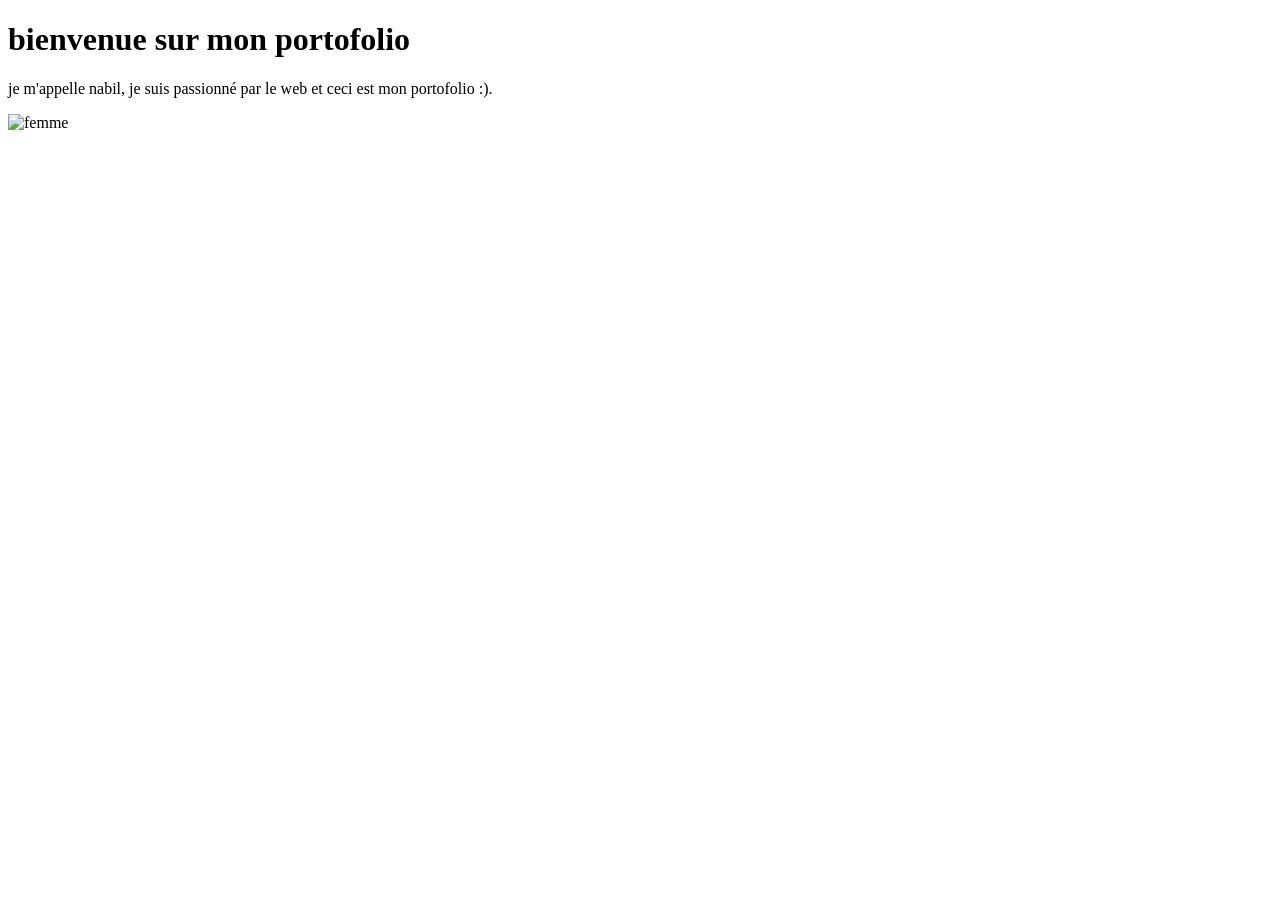
==== index.HTML @ 02f2b8e1 "initialisation du projet" ====
<!DOCTYPE html>
<html lang="en">
<head>
    <meta charset="UTF-8">
    <meta name="viewport" content="width=device-width, initial-scale=1.0">
    <title>Mon portofolio</title>
</head>
<body>
<h1>bienvenue sur mon portofolio</h1>
<p>
     je m'appelle nabil, je suis passionné par le web
    et ceci est mon portofolio :).
</p> 
<img src="images/femme.jpg" alt="femme">
</body>
</html>
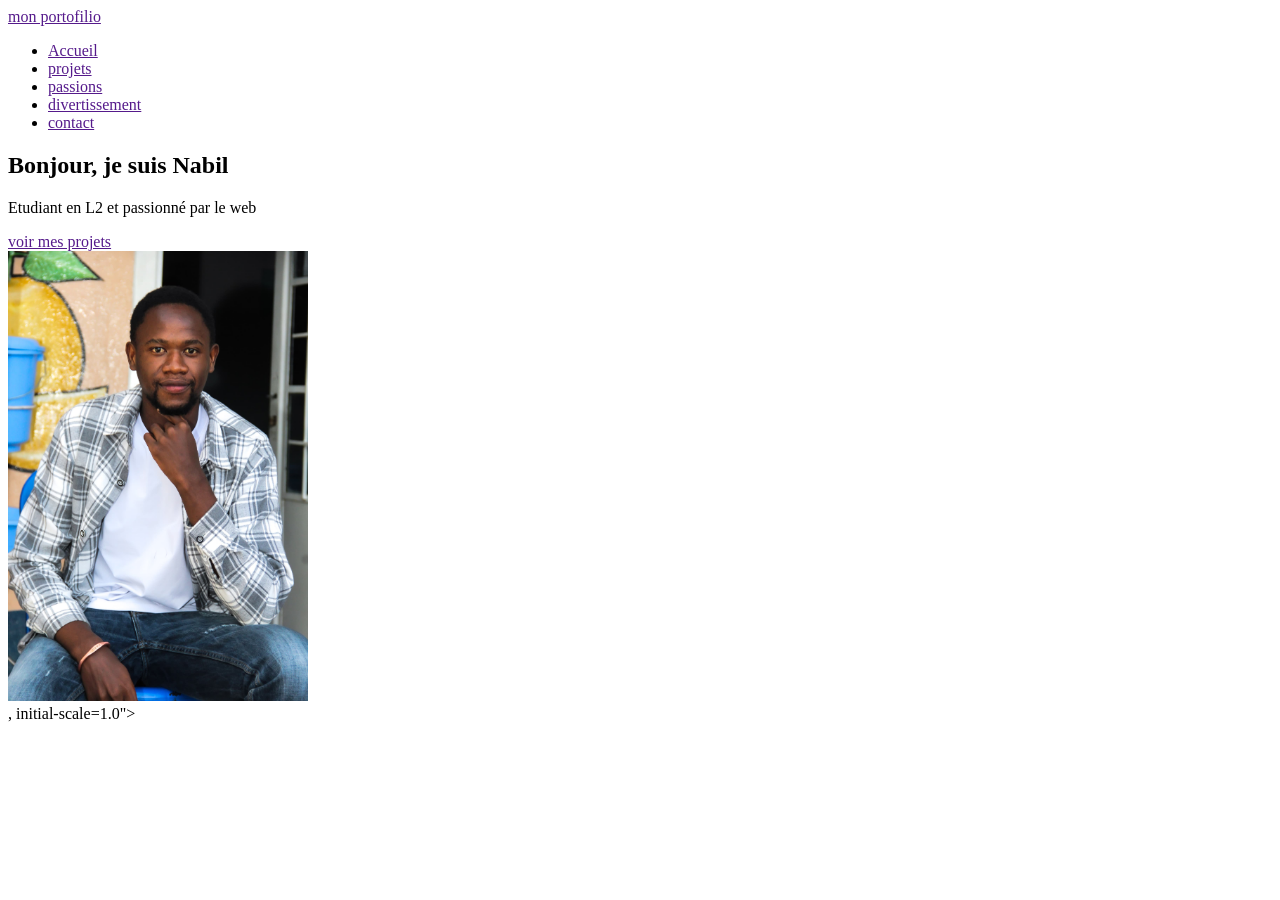
==== commit cdd24b63: "création du header et de la section hero" ====
--- a/index.HTML
+++ b/index.HTML
@@ -2,15 +2,46 @@
 <html lang="en">
 <head>
     <meta charset="UTF-8">
-    <meta name="viewport" content="width=device-width, initial-scale=1.0">
-    <title>Mon portofolio</title>
+    <meta name="viewport" content="width=<!DOCTYPE html>
+<html lang="en">
+<head>
+<body>
+    <header>
+        <div>
+            <a href="">mon portofilio</a>
+        </div>
+        <nav>
+            <ul>
+                <li><a href="">Accueil</a></li>
+                <li><a href="">projets</a></li>
+                <li><a href="">passions</a></li>
+                <li><a href="">divertissement</a></li>
+                <li><a href="">contact</a></li>
+               
+            </ul>
+        </nav>
+    </header>
+    <main>
+        <section>
+            <div>
+                <h1>Bonjour, je suis Nabil</h1>
+                <p>Etudiant en L2 et passionné par le web</p>
+                <a href="">voir mes projets</a>
+            </div>
+            <div>
+                <img src="images/Nabil.jpg" alt="Nabil artiste" width="300">
+            </div>
+        </section>
+        <section></section>
+        <section></section>
+    </main>
+    <footer></footer>
+</body>
+</html>
+, initial-scale=1.0">
+    <title>Document</title>
 </head>
 <body>
-<h1>bienvenue sur mon portofolio</h1>
-<p>
-     je m'appelle nabil, je suis passionné par le web
-    et ceci est mon portofolio :).
-</p> 
-<img src="images/femme.jpg" alt="femme">
+    
 </body>
 </html>
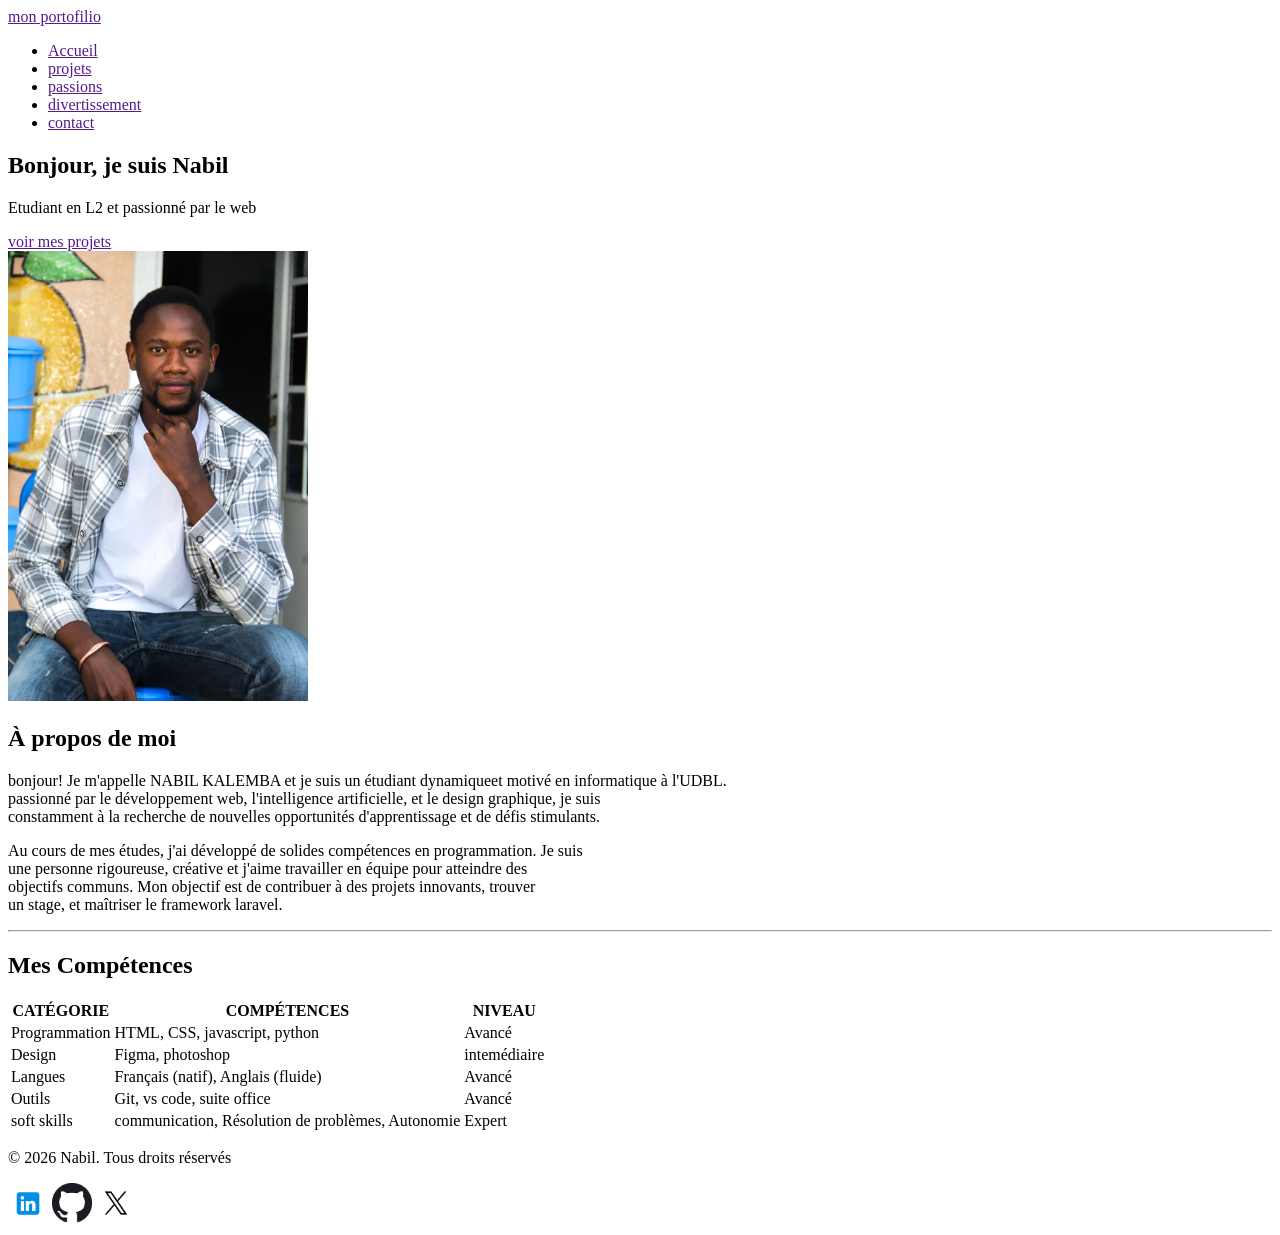
==== commit e1b6bae4: "crétion du header et de la section tableaux" ====
--- a/index.HTML
+++ b/index.HTML
@@ -32,16 +32,69 @@
                 <img src="images/Nabil.jpg" alt="Nabil artiste" width="300">
             </div>
         </section>
-        <section></section>
-        <section></section>
+        <section>
+            <h2>À propos de moi</h2>
+            <p>
+                bonjour! Je m'appelle NABIL KALEMBA et je suis un étudiant dynamiqueet motivé en informatique à l'UDBL. <br>
+                passionné par le développement web, l'intelligence artificielle, et le design graphique, je suis <br> 
+                constamment à la recherche de nouvelles opportunités d'apprentissage et de défis stimulants.
+            </p>
+            <p>
+                Au cours de mes études, j'ai développé de solides compétences en programmation. Je suis <br>
+                une personne rigoureuse, créative et j'aime travailler en équipe pour atteindre des <br>
+                objectifs communs. Mon objectif est de contribuer à des projets innovants, trouver <br>
+                un stage, et maîtriser le framework laravel.
+            </p>
+        </section>
+        <hr>
+        <section>
+            <h2>Mes Compétences</h2>
+            <table>
+                <thead>
+                    <tr>
+                        <th>CATÉGORIE</th>
+                        <th>COMPÉTENCES</th>
+                        <th>NIVEAU</th>
+                    </tr>
+                </thead>
+                <tbody>
+                    <tr>
+                        <td>Programmation</td>
+                        <td>HTML, CSS, javascript, python</td>
+                        <td>Avancé</td>
+                    </tr>
+                    <tr>
+                        <td>Design</td>
+                        <td>Figma, photoshop</td>
+                        <td>intemédiaire</td>
+                    </tr>
+                    <tr>
+                        <td>Langues</td>
+                        <td>Français (natif), Anglais (fluide)</td>
+                        <td>Avancé</td>
+                    </tr>
+                    <tr>
+                        <td>Outils</td>
+                        <td>Git, vs code, suite office</td>
+                        <td>Avancé</td>
+                    </tr>
+                    <tr>
+                        <td>soft skills</td>
+                        <td>communication, Résolution de problèmes, Autonomie</td>
+                        <td>Expert</td>
+                    </tr>
+                </tbody>
+            </table>
+        </section>
     </main>
-    <footer></footer>
-</body>
-</html>
-, initial-scale=1.0">
-    <title>Document</title>
-</head>
-<body>
-    
+    <footer>
+        <p> © 2026 Nabil. Tous droits réservés</p>
+        <div>
+        <img src="images/linkedin.jpg" alt="linkedin" width="40">
+        <img src="images/github.jpg" alt="github" width="40">
+        <img src="images/x.jpg" alt="x" width="40">
+        </div>
+
+    </footer>
 </body>
 </html>
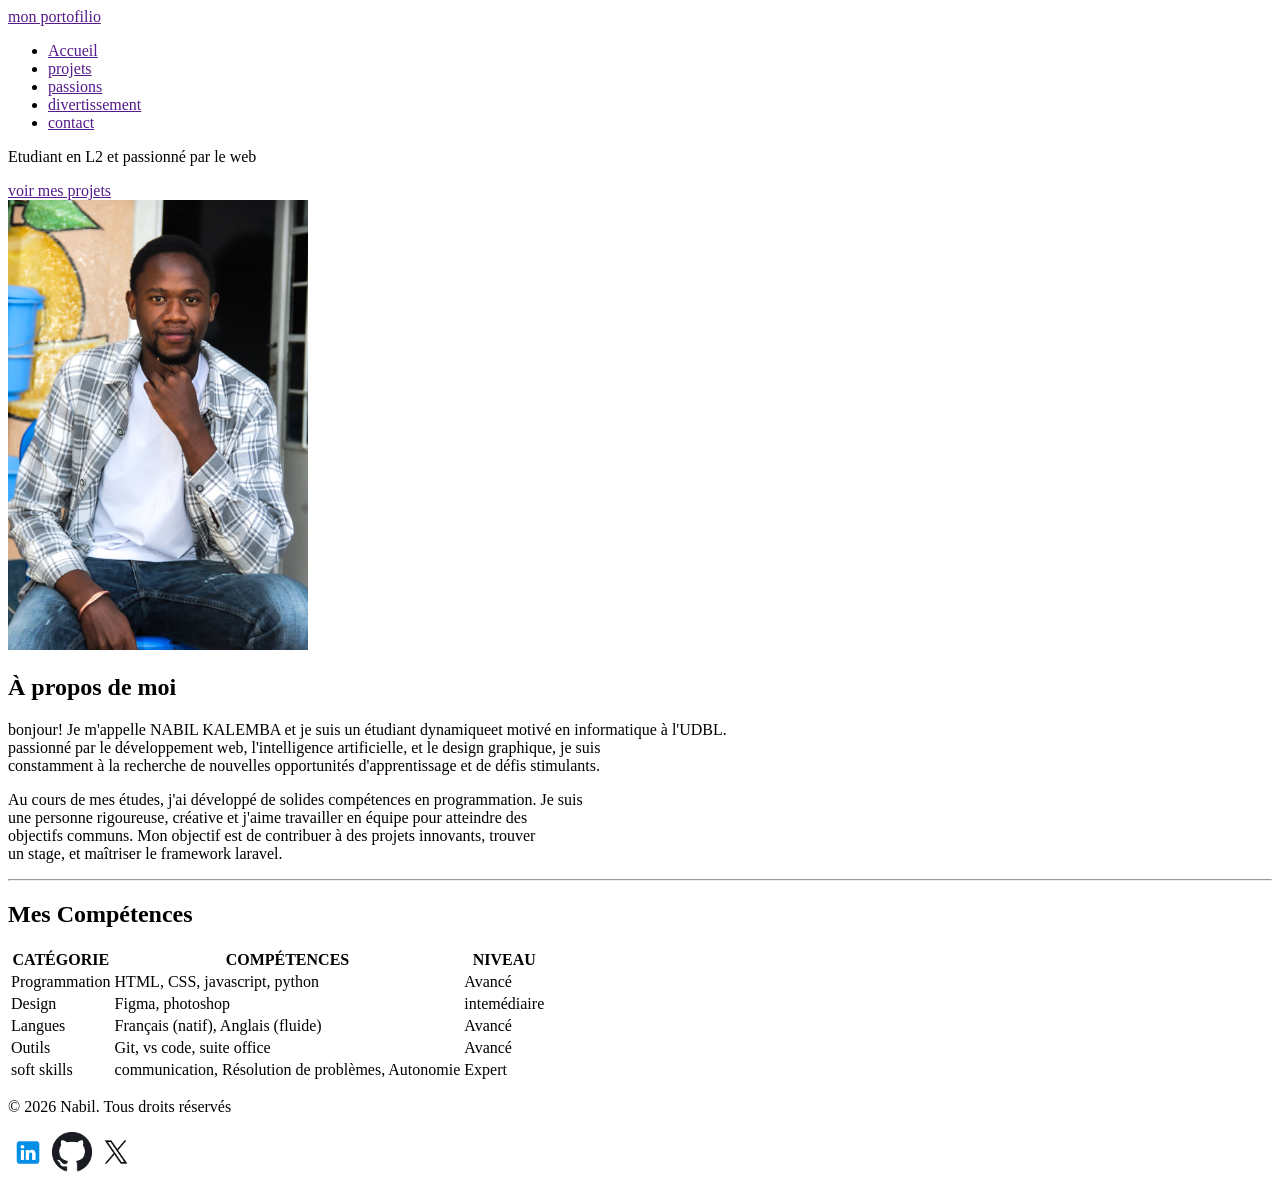
==== commit 49c25663: "Finir la maquette et initialiser le fichier destyle css" ====
--- a/index.HTML
+++ b/index.HTML
@@ -2,8 +2,9 @@
 <html lang="en">
 <head>
     <meta charset="UTF-8">
-    <meta name="viewport" content="width=<!DOCTYPE html>
-<html lang="en">
+    <meta name="viewport" content="width=, initial-scale=1.0">
+    <title>document</title>
+    <link rel="stylesheet" href="css/style.css">
 <head>
 <body>
     <header>
@@ -24,7 +25,6 @@
     <main>
         <section>
             <div>
-                <h1>Bonjour, je suis Nabil</h1>
                 <p>Etudiant en L2 et passionné par le web</p>
                 <a href="">voir mes projets</a>
             </div>
--- a/css/style.css
+++ b/css/style.css
@@ -0,0 +1,14 @@
+:root { 
+    --violet-doux: #6C63FF;
+    --violet-fonce: #534EDD;
+    --orange-vif: #FFA726;
+    --gris-tres-fonce: #333;
+    --gris-fonce: #666;
+    --gris-tres-clair: #F8F8F8;
+    --gris-clair: #EEE;
+
+}
+
+h1 {
+    color: var(--violet-fonce)
+}
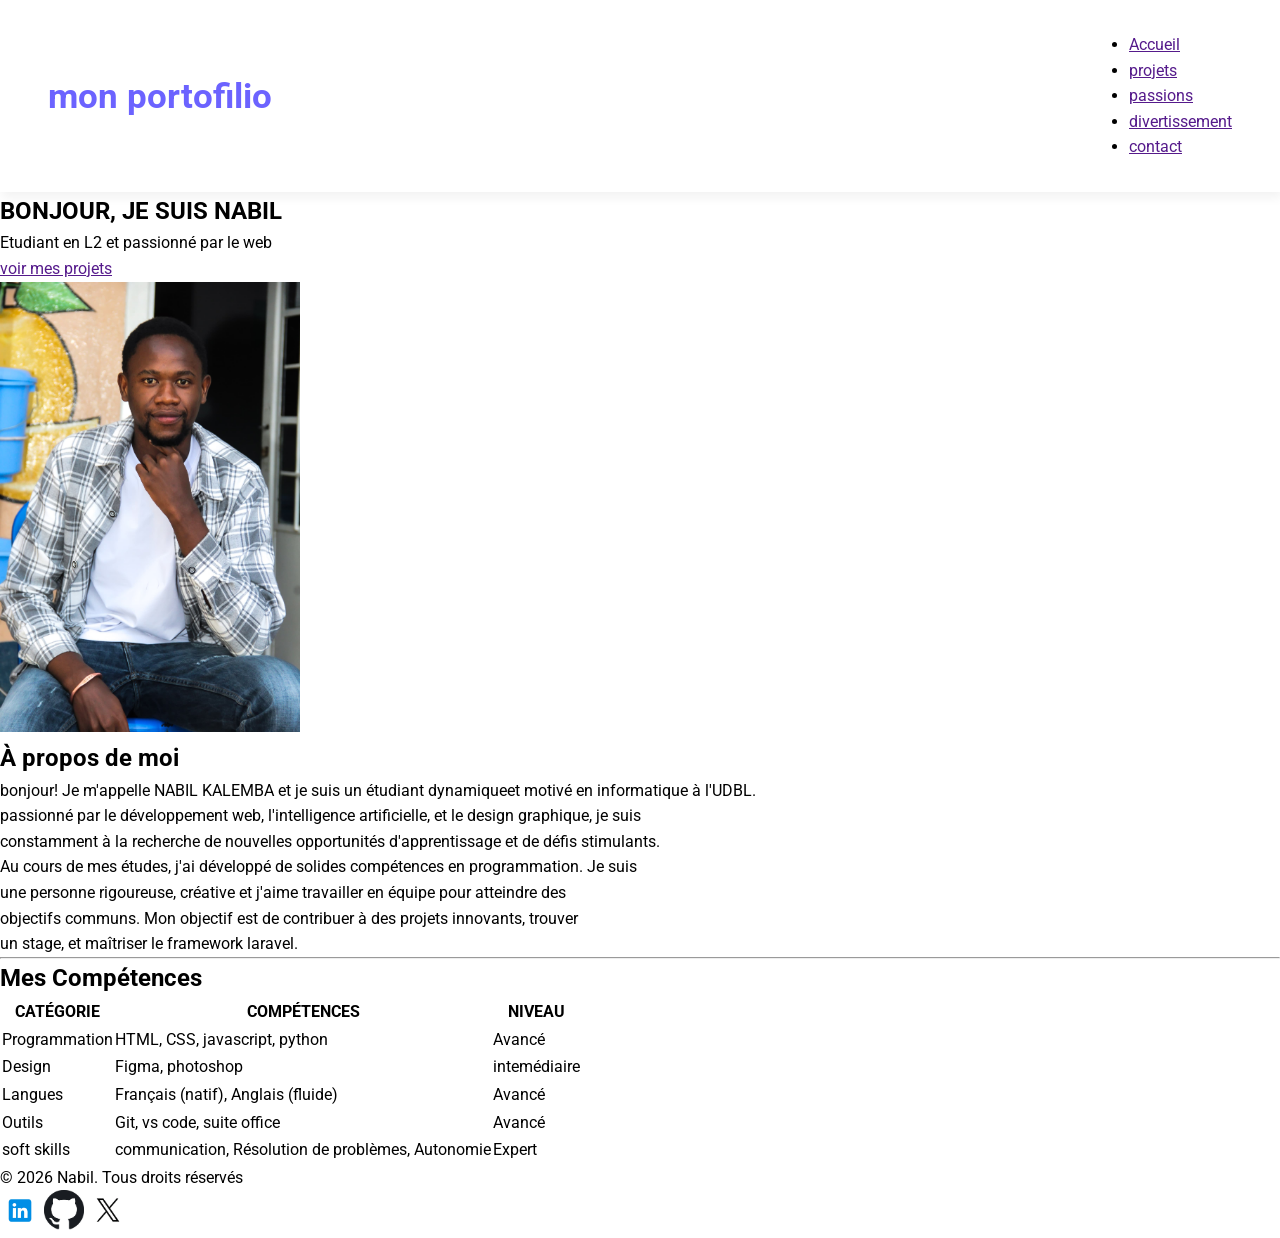
==== commit 8ebc3e03: "stylisation du header" ====
--- a/index.HTML
+++ b/index.HTML
@@ -4,7 +4,9 @@
     <meta charset="UTF-8">
     <meta name="viewport" content="width=, initial-scale=1.0">
     <title>document</title>
-    <link rel="stylesheet" href="css/style.css">
+    <link rel="stylesheet" href="css/style.css"><link rel="preconnect" href="https://fonts.googleapis.com">
+<link rel="preconnect" href="https://fonts.gstatic.com" crossorigin>
+<link href="https://fonts.googleapis.com/css2?family=Roboto:ital,wght@0,100..900;1,100..900&display=swap" rel="stylesheet">
 <head>
 <body>
     <header>
@@ -25,6 +27,7 @@
     <main>
         <section>
             <div>
+                <h1>BONJOUR, JE SUIS NABIL</h1>
                 <p>Etudiant en L2 et passionné par le web</p>
                 <a href="">voir mes projets</a>
             </div>
--- a/css/style.css
+++ b/css/style.css
@@ -8,7 +8,30 @@
     --gris-clair: #EEE;
 
 }
-
-h1 {
-    color: var(--violet-fonce)
+* {
+    margin: 0;
+    padding: 0;
+    box-sizing: border-box;
+}
+body {
+    background-color: var(--gris-très-clair);
+    font-family: Roboto, sans-serif;
+    line-height: 1.6;
+}
+header{
+    background-color: white;
+    box-shadow: 2px 6px 10px rgba(0, 0, 0, 0.05);
+    position: sticky;
+    top: 0;
+    z-index: 1000;
+    display: flex;
+    justify-content: space-between ;
+    align-items: center;
+    padding: 2rem 3rem;
+}
+header div a {
+    text-decoration: none;
+    font-size: 2.2rem;
+    font-weight: bold;
+    color: var(--violet-doux);
 }
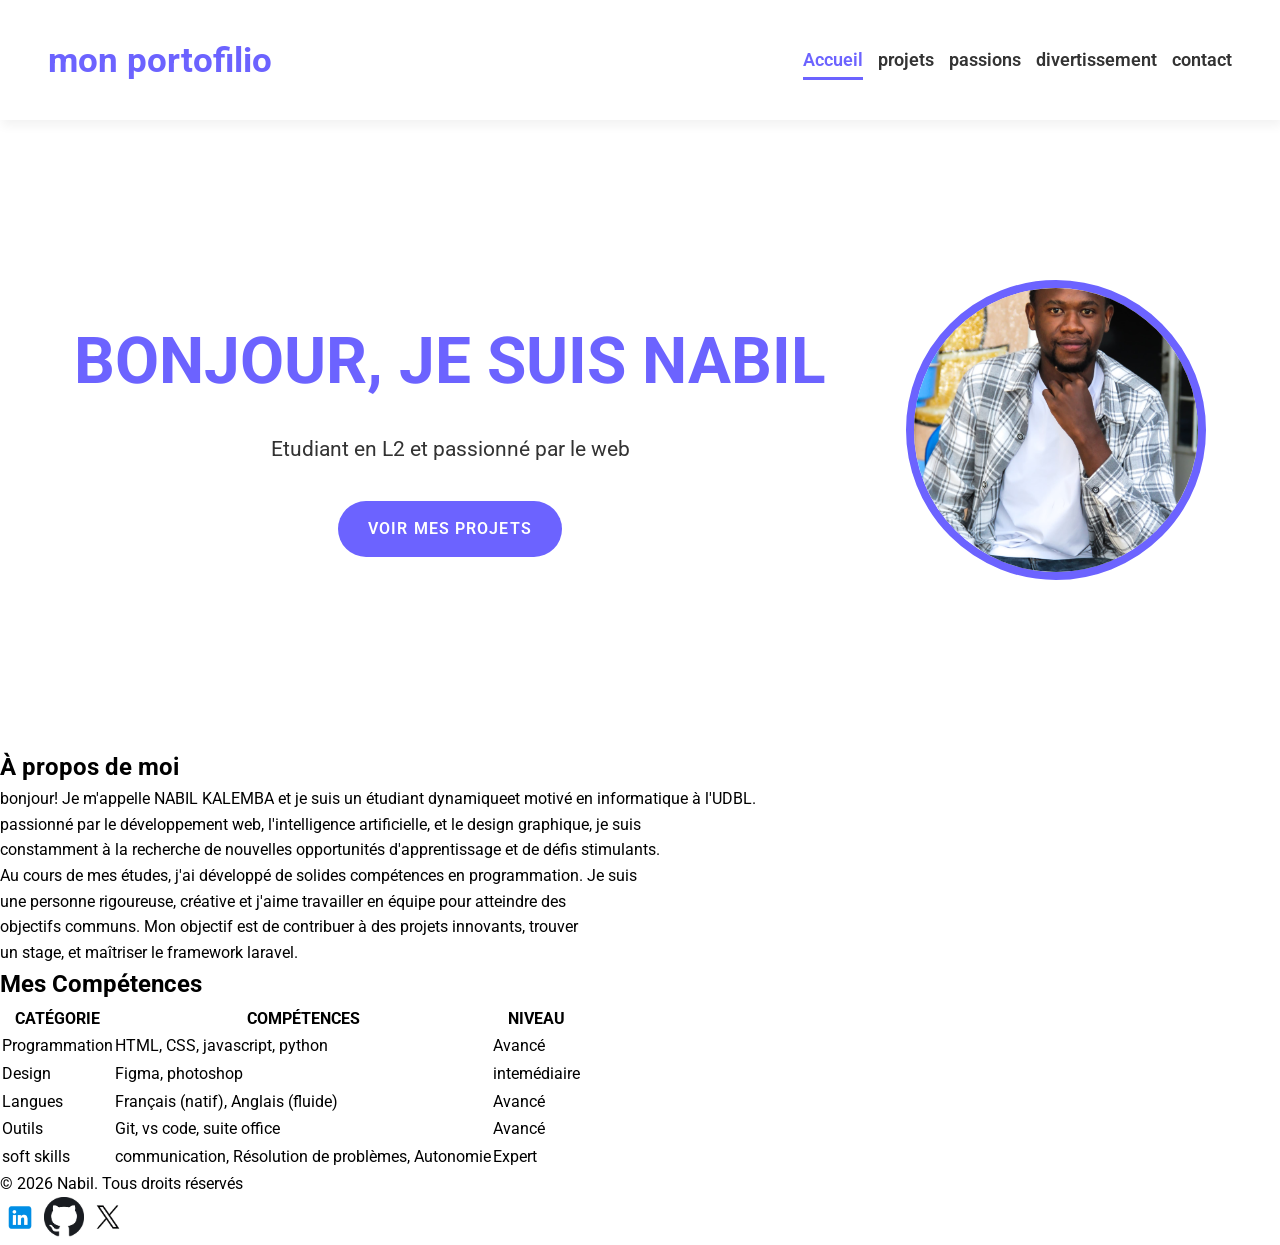
==== commit 3a48df17: "styllisation de la section hero" ====
--- a/index.HTML
+++ b/index.HTML
@@ -5,9 +5,9 @@
     <meta name="viewport" content="width=, initial-scale=1.0">
     <title>document</title>
     <link rel="stylesheet" href="css/style.css"><link rel="preconnect" href="https://fonts.googleapis.com">
-<link rel="preconnect" href="https://fonts.gstatic.com" crossorigin>
-<link href="https://fonts.googleapis.com/css2?family=Roboto:ital,wght@0,100..900;1,100..900&display=swap" rel="stylesheet">
-<head>
+    <link rel="preconnect" href="https://fonts.gstatic.com" crossorigin>
+    <link href="https://fonts.googleapis.com/css2?family=Roboto:ital,wght@0,100..900;1,100..900&display=swap" rel="stylesheet">
+</head>
 <body>
     <header>
         <div>
@@ -15,24 +15,24 @@
         </div>
         <nav>
             <ul>
-                <li><a href="">Accueil</a></li>
-                <li><a href="">projets</a></li>
-                <li><a href="">passions</a></li>
-                <li><a href="">divertissement</a></li>
-                <li><a href="">contact</a></li>
+                <li><a href="index.HTML"class="active Nabil">Accueil</a></li>
+                <li><a href="projet.html">projets</a></li>
+                <li><a href="passion.html">passions</a></li>
+                <li><a href="divertissement.html">divertissement</a></li>
+                <li><a href="contact.html">contact</a></li>
                
             </ul>
         </nav>
     </header>
     <main>
-        <section>
+        <section class="hero"> 
             <div>
                 <h1>BONJOUR, JE SUIS NABIL</h1>
                 <p>Etudiant en L2 et passionné par le web</p>
-                <a href="">voir mes projets</a>
+                <a href="projet.html">voir mes projets</a>
             </div>
             <div>
-                <img src="images/Nabil.jpg" alt="Nabil artiste" width="300">
+                <img src="images/Nabil.jpg" alt="Nabil artiste">
             </div>
         </section>
         <section>
@@ -49,7 +49,6 @@
                 un stage, et maîtriser le framework laravel.
             </p>
         </section>
-        <hr>
         <section>
             <h2>Mes Compétences</h2>
             <table>
--- a/css/style.css
+++ b/css/style.css
@@ -8,16 +8,19 @@
     --gris-clair: #EEE;
 
 }
+
 * {
     margin: 0;
     padding: 0;
     box-sizing: border-box;
 }
+
 body {
     background-color: var(--gris-très-clair);
     font-family: Roboto, sans-serif;
     line-height: 1.6;
 }
+
 header{
     background-color: white;
     box-shadow: 2px 6px 10px rgba(0, 0, 0, 0.05);
@@ -29,9 +32,101 @@
     align-items: center;
     padding: 2rem 3rem;
 }
+
 header div a {
     text-decoration: none;
     font-size: 2.2rem;
     font-weight: bold;
     color: var(--violet-doux);
-}+}
+
+ul li {
+    list-style: none;
+    margin-left: 15px;
+}
+
+ul {
+    display: flex;
+}
+
+ul li a {
+    text-decoration: none;
+    color: var(--gris-tres-fonce);
+    font-weight: 600;
+    font-size: 1.1rem;
+    position: relative;
+    padding: 10px 0;
+}
+
+ul li a:hover {
+    color: var(--violet-doux);
+}
+
+ul li a::after {
+    content: '';
+    position: absolute;
+    left: 0;
+    bottom: 0;
+    height: 3px;
+    width: 0;
+    background-color: var(--violet-doux);
+    transition: width 0.3s ease;
+}
+
+ul li a:hover::after {
+    width: 100%;
+}
+
+a.active {
+    color: var(--violet-doux);
+ }
+a.active::after {
+    width: 100%;
+}
+
+.hero {
+    display: flex;
+    justify-content: center;
+    align-items: center;
+    gap: 5rem;
+    text-align: center;
+    margin: 10rem 2rem;
+}
+.hero img {
+    width: 300px;
+    height: 300px;
+    object-fit: cover;
+    border-radius: 50%;
+    border: 8px solid var(--violet-doux);
+}
+.hero h1{
+    color: var(--violet-doux);
+    font-size: 4rem;
+    font-weight: 700;
+    margin-bottom: 1.2rem;
+}
+.hero p {
+color: var(--gris-tres-fonce);
+font-size:  1.3rem;
+margin-bottom: 1.2rem;
+}
+.hero a {
+    text-decoration: none;
+    display: inline-block;
+    background-color: var(--violet-doux);
+    color: white;
+    padding:  15px 30px;
+    border-radius: 50px;
+    text-transform: uppercase;
+    letter-spacing: 1.1px;
+    font-weight: 600;
+    margin-top: 1rem;
+    transition: background-color 0.3s ease;
+}
+.hero a:hover {
+    background-color: var(--violet-fonce);
+    transform: translate(-3px);
+}
+
+
+
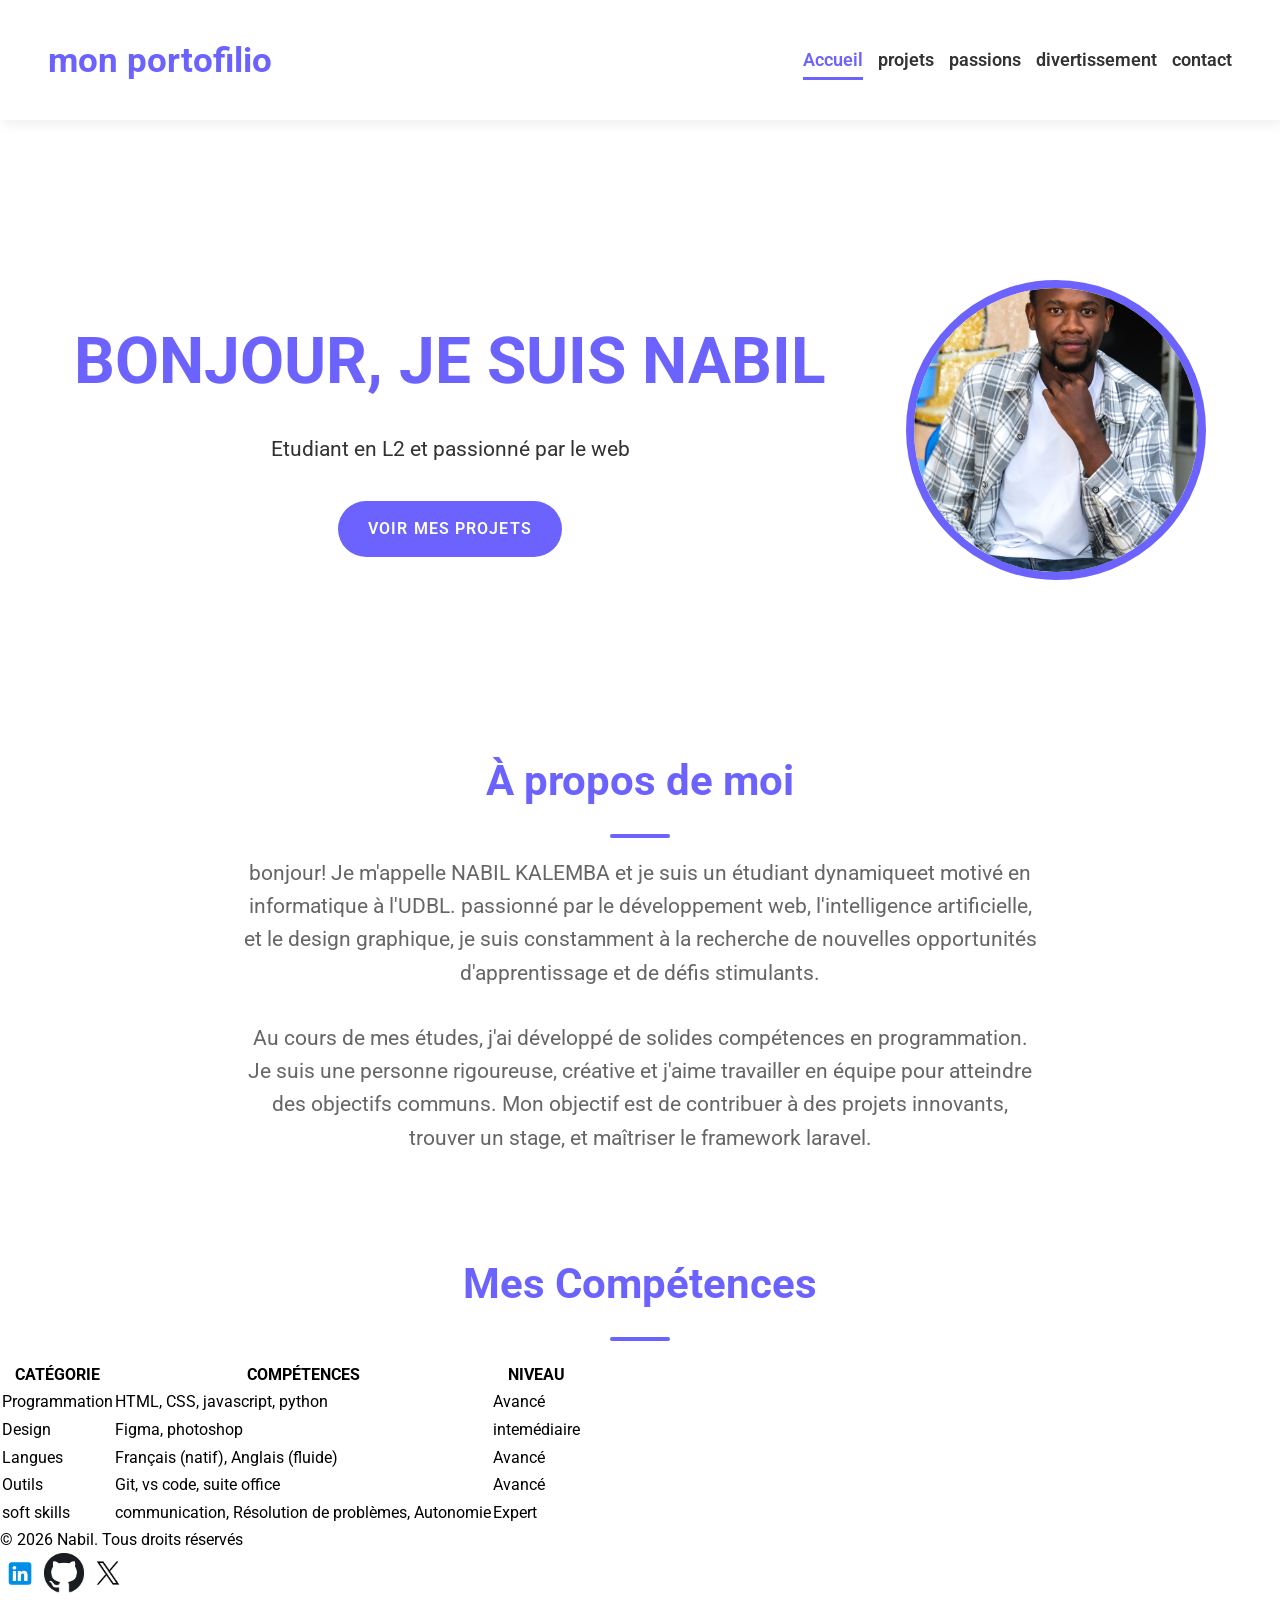
==== commit 2b6538d9: "styllisation de la section apropos" ====
--- a/index.HTML
+++ b/index.HTML
@@ -35,21 +35,21 @@
                 <img src="images/Nabil.jpg" alt="Nabil artiste">
             </div>
         </section>
-        <section>
+        <section class="apropos">
             <h2>À propos de moi</h2>
             <p>
-                bonjour! Je m'appelle NABIL KALEMBA et je suis un étudiant dynamiqueet motivé en informatique à l'UDBL. <br>
-                passionné par le développement web, l'intelligence artificielle, et le design graphique, je suis <br> 
+                bonjour! Je m'appelle NABIL KALEMBA et je suis un étudiant dynamiqueet motivé en informatique à l'UDBL. 
+                passionné par le développement web, l'intelligence artificielle, et le design graphique, je suis 
                 constamment à la recherche de nouvelles opportunités d'apprentissage et de défis stimulants.
             </p>
             <p>
-                Au cours de mes études, j'ai développé de solides compétences en programmation. Je suis <br>
-                une personne rigoureuse, créative et j'aime travailler en équipe pour atteindre des <br>
-                objectifs communs. Mon objectif est de contribuer à des projets innovants, trouver <br>
+                Au cours de mes études, j'ai développé de solides compétences en programmation. Je suis 
+                une personne rigoureuse, créative et j'aime travailler en équipe pour atteindre des 
+                objectifs communs. Mon objectif est de contribuer à des projets innovants, trouver 
                 un stage, et maîtriser le framework laravel.
             </p>
         </section>
-        <section>
+        <section class="compétences">
             <h2>Mes Compétences</h2>
             <table>
                 <thead>
--- a/css/style.css
+++ b/css/style.css
@@ -127,6 +127,31 @@
     background-color: var(--violet-fonce);
     transform: translate(-3px);
 }
+.apropos {
+    width: 800px;
+    margin: 6rem auto;
+    text-align: center;
+}
+section h2 {
+    color: var(--violet-doux);
+    font-size: 2.6rem;
+    font-weight: 700;
+    position: relative;
+    text-align: center;
+}
+section h2::after{ 
+    content: '';
+    display: block;
+    width: 60px;
+    height: 4px;
+    background-color: var(--violet-doux);
+    margin: 1.2rem auto ;
+    border-radius: 2px;
+}
 
 
-
+.apropos P {
+    margin-bottom: 2rem;
+    color: var(--gris-fonce);
+    font-size: 1.3rem;
+}
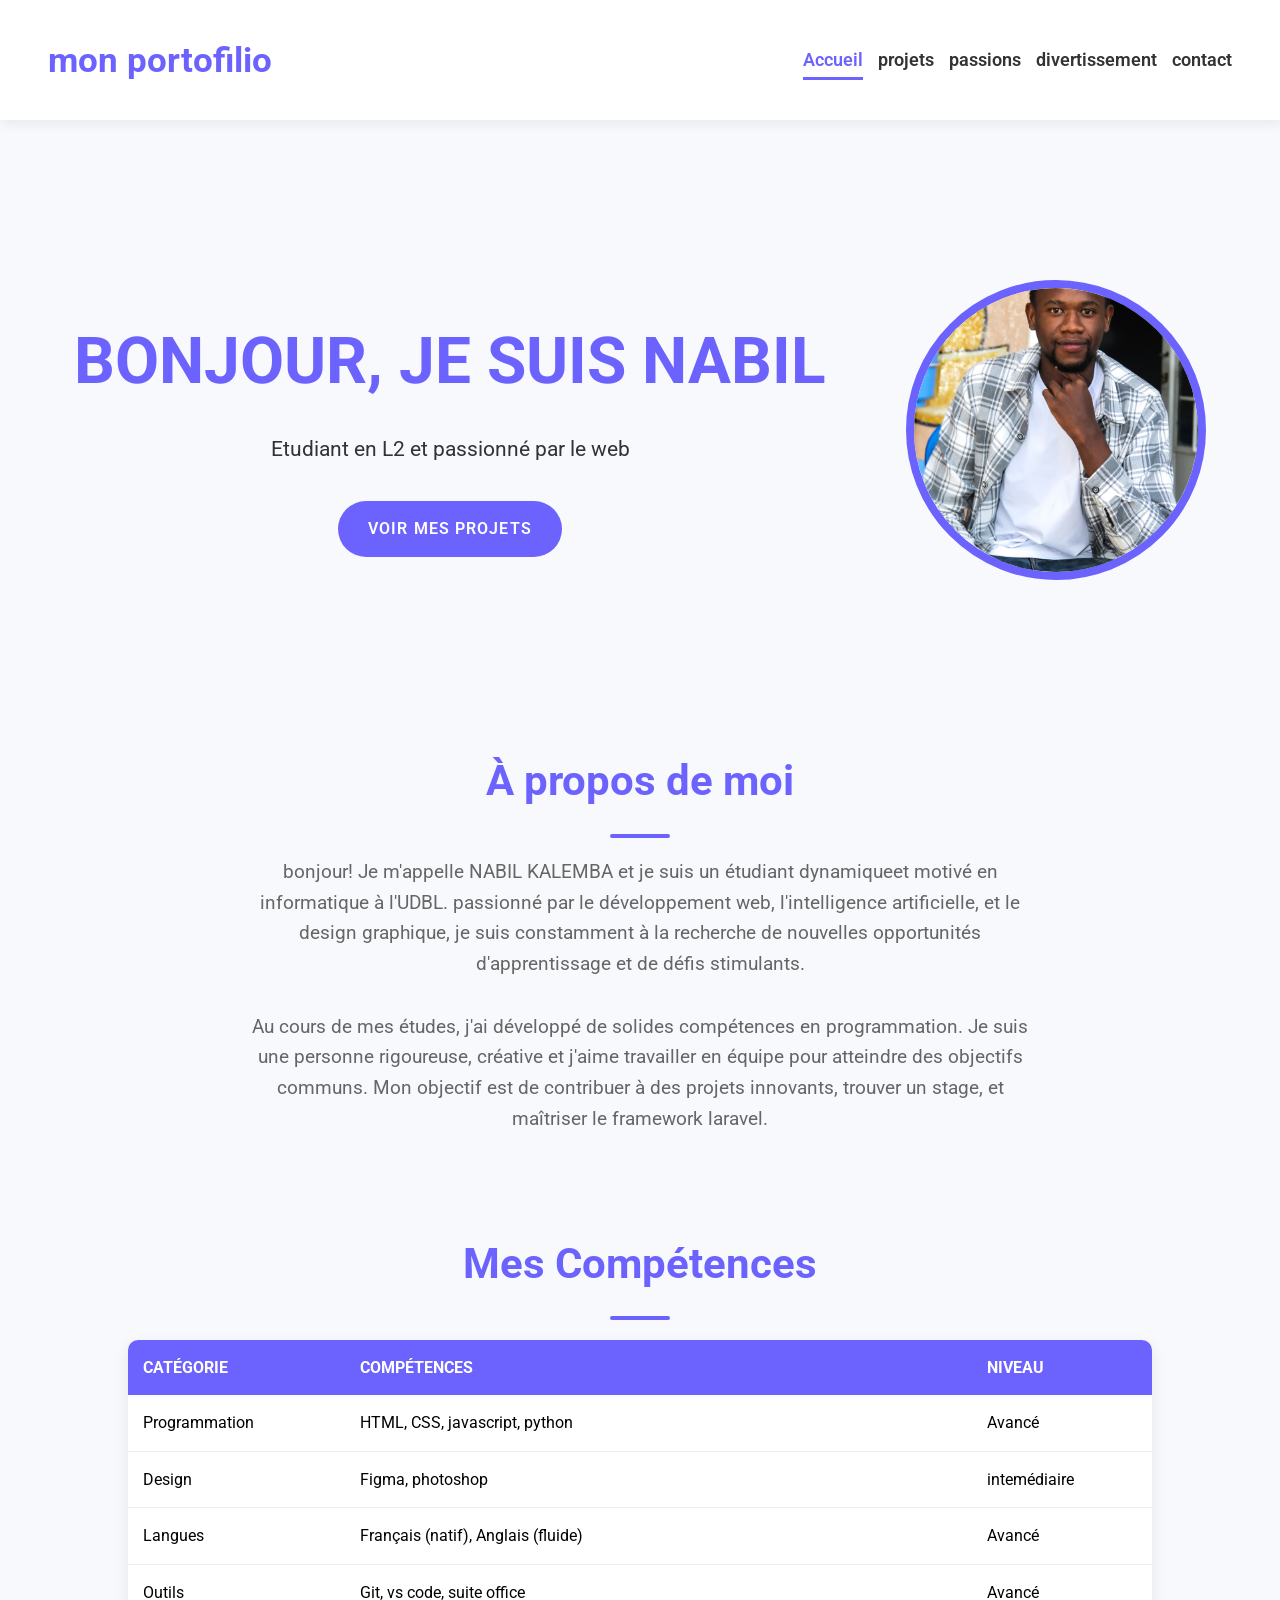
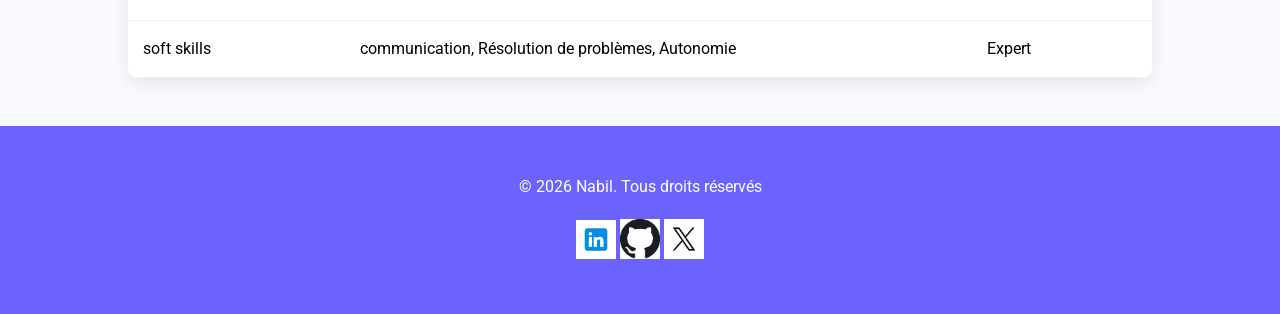
==== commit bcb43204: "stylisation de la page passion et divertissement" ====
--- a/index.HTML
+++ b/index.HTML
@@ -99,4 +99,7 @@
 
     </footer>
 </body>
-</html>+</html>
+
+
+
--- a/css/style.css
+++ b/css/style.css
@@ -153,5 +153,505 @@
 .apropos P {
     margin-bottom: 2rem;
     color: var(--gris-fonce);
+    font-size: 1.2rem;
+}
+.compétences table {
+    width: 80%;
+    margin: 0 auto;
+    border-collapse: collapse;
+    background-color: #FFF;
+    box-shadow: 0 5px 15px rgba(0, 0, 0, 0.08);
+    border-radius: 10px;
+    overflow: hidden;
+}
+
+.compétences table th, .compétences table td {
+    padding: 15px;
+}
+.compétences table thead {
+    background-color: var(--violet-doux);
+    color: #FFF;
+    text-transform:  uppercase;
+    
+}
+.compétences table tbody td {
+    border-bottom: 1px solid var(--gris-clair);
+}
+
+.compétences table tbody tr::nth-child(even) {
+    background-color: #fdfdfd;
+
+}
+.compétences table tbody tr {
+    transition: blackground-color 0.3s ease;
+}
+.compétences table tbody tr:hover {
+    background-color: #f0f0f0;
+}
+.compétences table thead th {
+    text-align: left;
+}
+footer {
+    margin-top: 3rem;
+    background-color:var(--violet-doux) ;
+    padding: 3rem 0;
+    text-align: center;
+}
+footer p {
+    color: white;
+    margin-bottom: 1.2rem;
+}
+footer a {
+    display: inline-block;
+    font-size: 1.6rem;
+    color: white;
+    margin: 0 10px;
+    transition: color 0.3s ease, transform 0.2s ease;
+}
+footer a:hover {
+    color: var(--orange-vif);
+    transform: translateY(-3px);
+}
+/* Styles pour la page Contact */
+.contact-container {
+    display: flex;
+    flex-wrap: wrap;
+    gap: 4rem;
+    margin-top: 2rem;
+    align-items: flex-start;
+}
+
+.contact-info, .contact-form {
+    flex: 1;
+    min-width: 300px;
+    background: white;
+    padding: 2.5rem;
+    border-radius: 15px;
+    box-shadow: 0 10px 20px rgba(0,0,0,0.05);
+}
+
+.contact-info h3 {
+    color: var(--violet-doux);
+    margin-bottom: 1.5rem;
+    font-size: 1.8rem;
+}
+
+.contact-item {
+    display: flex;
+    align-items: center;
+    gap: 1rem;
+    margin: 2rem 0;
+}
+
+.contact-item .icon {
+    font-size: 2rem;
+}
+
+.contact-item a {
+    text-decoration: none;
+    color: var(--gris-tres-fonce);
+    font-weight: bold;
+    font-size: 1.2rem;
+}
+
+.social-fast-links {
+    display: flex;
+    gap: 10px;
+}
+
+.btn-contact {
+    text-decoration: none;
+    padding: 10px 20px;
+    border-radius: 5px;
+    color: white;
+    font-weight: bold;
+    font-size: 0.9rem;
+    flex: 1;
+    text-align: center;
+}
+
+.whatsapp { background-color: #25D366; }
+.telegram { background-color: #0088cc; }
+
+/* Styles du Formulaire */
+.form-group {
+    margin-bottom: 1.5rem;
+}
+
+.form-group label {
+    display: block;
+    margin-bottom: 0.5rem;
+    font-weight: 600;
+    color: var(--gris-fonce);
+}
+
+.form-group input {
+    width: 100%;
+    padding: 12px;
+    border: 1px solid var(--gris-clair);
+    border-radius: 8px;
+    font-family: 'Roboto', sans-serif;
+    font-size: 1rem;
+    outline: none;
+}
+
+.form-group input:focus {
+    border-color: var(--violet-doux);
+}
+
+.submit-btn {
+    width: 100%;
+    padding: 15px;
+    background-color: var(--violet-doux);
+    color: white;
+    border: none;
+    border-radius: 8px;
+    font-weight: bold;
+    font-size: 1rem;
+    cursor: pointer;
+    transition: background 0.3s;
+}
+
+.submit-btn:hover {
+    background-color: var(--violet-fonce);
+}
+
+
+
+
+
+
+ /* --- Variables & Reset --- */
+:root {
+    --violet-principal: #6C63FF;
+    --violet-fonce: #534EDD;
+    --fond-page: #F8F9FD;
+    --blanc: #ffffff;
+    --texte-noir: #333;
+    --texte-gris: #777;
+    --gris-bordure: #eeeeee;
+}
+
+body {
+    background-color: var(--fond-page);
+    font-family: 'Roboto', sans-serif;
+    margin: 0;
+}
+
+/* --- Titre de la Section --- */
+.realisations-title {
+    text-align: center;
+    margin: 4rem 0 3rem;
+}
+
+.realisations-title h2 {
+    color: var(--violet-principal);
+    font-size: 2.2rem;
+    font-weight: 700;
+    margin-bottom: 10px;
+}
+
+.realisations-title::after {
+    content: '';
+    display: block;
+    width: 60px;
+    height: 4px;
+    background-color: var(--violet-principal);
+    margin: 0 auto;
+    border-radius: 2px;
+}
+
+/* --- Grille de Projets --- */
+.projects-grid {
+    display: grid;
+    grid-template-columns: repeat(auto-fit, minmax(300px, 1fr));
+    gap: 2.5rem;
+    max-width: 1100px;
+    margin: 0 auto 5rem;
+    padding: 0 20px;
+}
+
+/* --- Style de la Carte --- */
+.project-card {
+    background-color: var(--blanc);
+    border-radius: 12px;
+    overflow: hidden;
+    box-shadow: 0 8px 20px rgba(0, 0, 0, 0.05);
+    display: flex;
+    flex-direction: column;
+    transition: transform 0.3s ease;
+}
+
+.project-card:hover {
+    transform: translateY(-8px);
+}
+
+/* Image du projet */
+.project-image {
+    width: 100%;
+    height: 200px;
+    object-fit: cover;
+    border-bottom: 4px solid var(--violet-principal);
+}
+
+/* Contenu textuel */
+.project-content {
+    padding: 1.5rem;
+    flex-grow: 1;
+}
+
+.project-content h3 {
+    color: var(--violet-principal);
     font-size: 1.3rem;
-}
+    margin-bottom: 0.8rem;
+}
+
+.project-content p {
+    color: var(--texte-gris);
+    font-size: 0.95rem;
+    line-height: 1.5;
+    margin-bottom: 1.2rem;
+    /* Aligne la hauteur si les textes varient */
+    min-height: 3rem; 
+}
+
+/* --- Tags (Badges) --- */
+.tags {
+    display: flex;
+    flex-wrap: wrap;
+    gap: 8px;
+    margin-bottom: 0.5rem;
+}
+
+.tags span {
+    background-color: #f0efff;
+    color: var(--violet-principal);
+    padding: 4px 12px;
+    border-radius: 20px;
+    font-size: 0.75rem;
+    font-weight: 700;
+    text-transform: uppercase;
+}
+
+/* --- Liens (Footer de carte) --- */
+.project-links {
+    display: flex;
+    justify-content: space-between;
+    padding: 1rem 1.5rem;
+    border-top: 1px solid var(--gris-bordure);
+    background-color: #fafafa;
+}
+
+.project-links a {
+    text-decoration: none;
+    color: var(--texte-noir);
+    font-size: 0.9rem;
+    font-weight: 600;
+    transition: color 0.2s;
+}
+
+.project-links a:hover {
+    color: var(--violet-principal);
+}
+
+/* --- Footer Social (Bas de page) --- */
+footer .social-icons img {
+    filter: brightness(0) invert(1);
+    margin: 0 12px;
+    opacity: 0.9;
+    transition: transform 0.2s;
+}
+
+footer .social-icons img:hover {
+    transform: scale(1.1);
+    opacity: 1;
+}
+
+
+
+
+
+
+/* --- Styles Page Passion --- */
+
+/* Bannière du haut avec dégradé */
+.passion-header {
+    text-align: center;
+    padding: 6rem 2rem 8rem; /* Plus de padding en bas pour l'effet de chevauchement */
+    background: linear-gradient(135deg, #6C63FF 0%, #534EDD 100%);
+    color: white;
+}
+
+.passion-header h1 {
+    font-size: 2.8rem;
+    color: white; /* Force le blanc sur le dégradé */
+    margin-bottom: 1rem;
+}
+
+.passion-header p {
+    font-size: 1.2rem;
+    max-width: 800px;
+    margin: 0 auto;
+    opacity: 0.9;
+}
+
+/* Grille de cartes */
+.passion-grid {
+    display: grid;
+    grid-template-columns: repeat(auto-fit, minmax(250px, 1fr));
+    gap: 2rem;
+    max-width: 1100px;
+    margin: -4rem auto 4rem; /* Fait remonter les cartes sur la bannière */
+    padding: 0 2rem;
+}
+
+.passion-card {
+    background: white;
+    padding: 2.5rem 1.5rem;
+    border-radius: 15px;
+    text-align: center;
+    box-shadow: 0 15px 35px rgba(0, 0, 0, 0.1);
+    transition: transform 0.3s ease;
+    border: 1px solid rgba(108, 99, 255, 0.1);
+}
+
+.passion-card:hover {
+    transform: translateY(-10px);
+}
+
+.passion-icon {
+    font-size: 3.5rem;
+    margin-bottom: 1.5rem;
+    display: block;
+}
+
+.passion-card h3 {
+    color: #6C63FF;
+    margin-bottom: 1rem;
+    font-size: 1.4rem;
+}
+
+.passion-card p {
+    color: #666;
+    font-size: 0.95rem;
+    line-height: 1.6;
+}
+
+/* Citation */
+.passion-quote {
+    text-align: center;
+    margin: 5rem auto;
+    max-width: 700px;
+    padding: 0 2rem;
+}
+
+.passion-quote blockquote {
+    font-size: 1.8rem;
+    font-style: italic;
+    color: #333;
+    font-weight: 300;
+    line-height: 1.4;
+}
+
+.passion-quote blockquote::before {
+    content: "“";
+    font-size: 4rem;
+    color: #6C63FF;
+    display: block;
+    margin-bottom: -20px;
+    opacity: 0.3;
+}
+
+/* Ajustement footer pour cette page */
+.social-links {
+    display: flex;
+    justify-content: center;
+    gap: 15px;
+    margin-top: 10px;
+}
+
+.social-links img {
+    filter: brightness(0) invert(1); /* Icônes en blanc */
+}
+
+
+
+
+
+
+
+/* --- Styles Page Divertissement --- */
+
+.divertissement-header {
+    text-align: center;
+    padding: 6rem 2rem 8rem;
+    background-color: var(--violet-doux) /* Dégradé orange dynamique */
+}
+
+.divertissement-header h1 {
+    font-size: 2.8rem;
+    color: white;
+    margin-bottom: 1rem;
+    text-shadow: 0 2px 4px rgba(0,0,0,0.1);
+}
+
+.divertissement-grid {
+    display: grid;
+    grid-template-columns: repeat(auto-fit, minmax(280px, 1fr));
+    gap: 2.5rem;
+    max-width: 1100px;
+    margin: -4rem auto 4rem;
+    padding: 0 2rem;
+}
+
+.divertissement-card {
+    background: white;
+    padding: 3rem 2rem;
+    border-radius: 20px;
+    text-align: center;
+    box-shadow: 0 15px 35px rgba(0, 0, 0, 0.08);
+    transition: all 0.3s ease;
+    border-bottom: 5px solid transparent;
+}
+
+.divertissement-card:hover {
+    transform: translateY(-12px);
+    box-shadow: 0 20px 40px rgba(0, 0, 0, 0.12);
+}
+
+/* Bordures colorées au survol pour chaque carte */
+.divertissement-card:nth-child(1):hover { border-color: #4CAF50; } /* Vert Foot */
+.divertissement-card:nth-child(2):hover { border-color: #2196F3; } /* Bleu Lecture */
+.divertissement-card:nth-child(3):hover { border-color: #E91E63; } /* Rose/Rouge Play */
+
+.div-icon {
+    font-size: 4rem;
+    margin-bottom: 1.5rem;
+    display: inline-block;
+    transition: transform 0.3s ease;
+}
+
+.divertissement-card:hover .div-icon {
+    transform: scale(1.2) rotate(10deg);
+}
+
+.divertissement-card h3 {
+    color: #333;
+    margin-bottom: 1rem;
+    font-size: 1.5rem;
+    font-weight: 700;
+}
+
+.divertissement-card p {
+    color: #666;
+    font-size: 1rem;
+    line-height: 1.7;
+}
+
+.hobbies-footer {
+    text-align: center;
+    margin: 5rem auto;
+    color: #888;
+    font-style: italic;
+    font-size: 1.1rem;
+}
